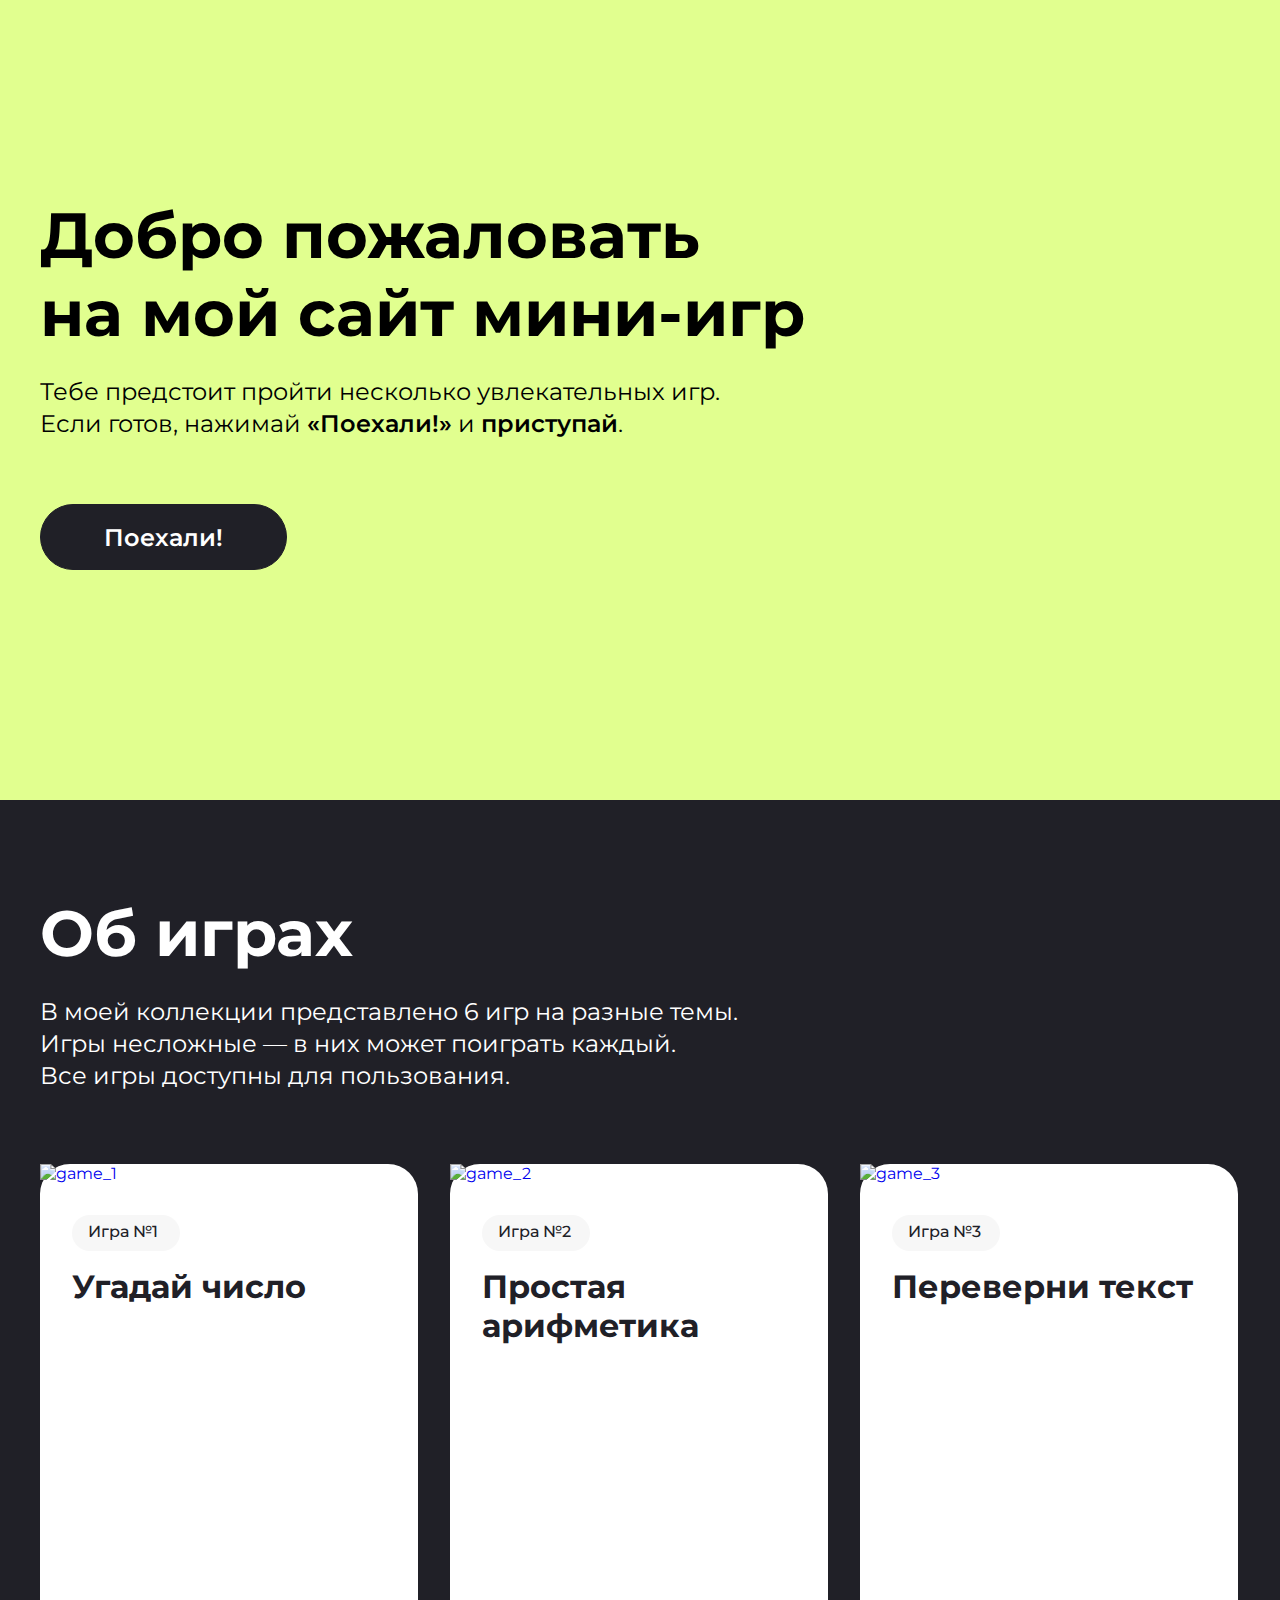
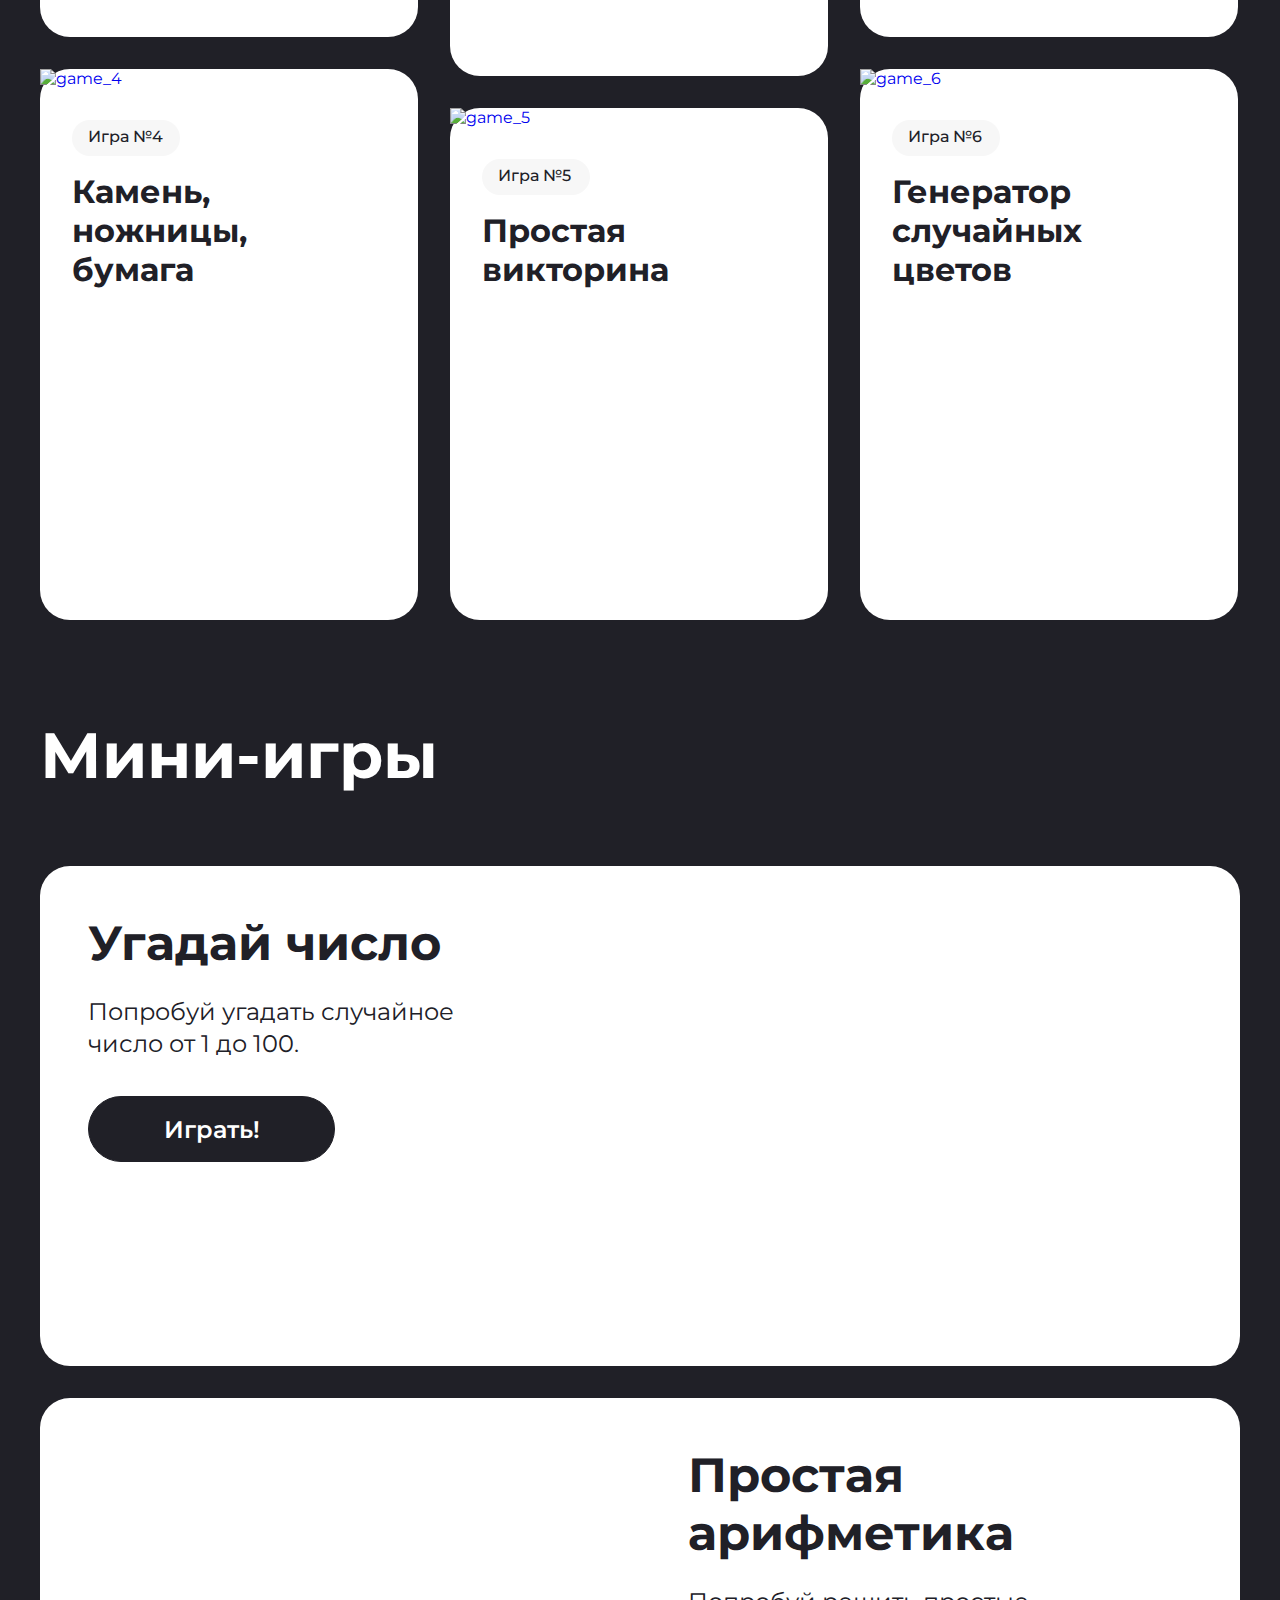
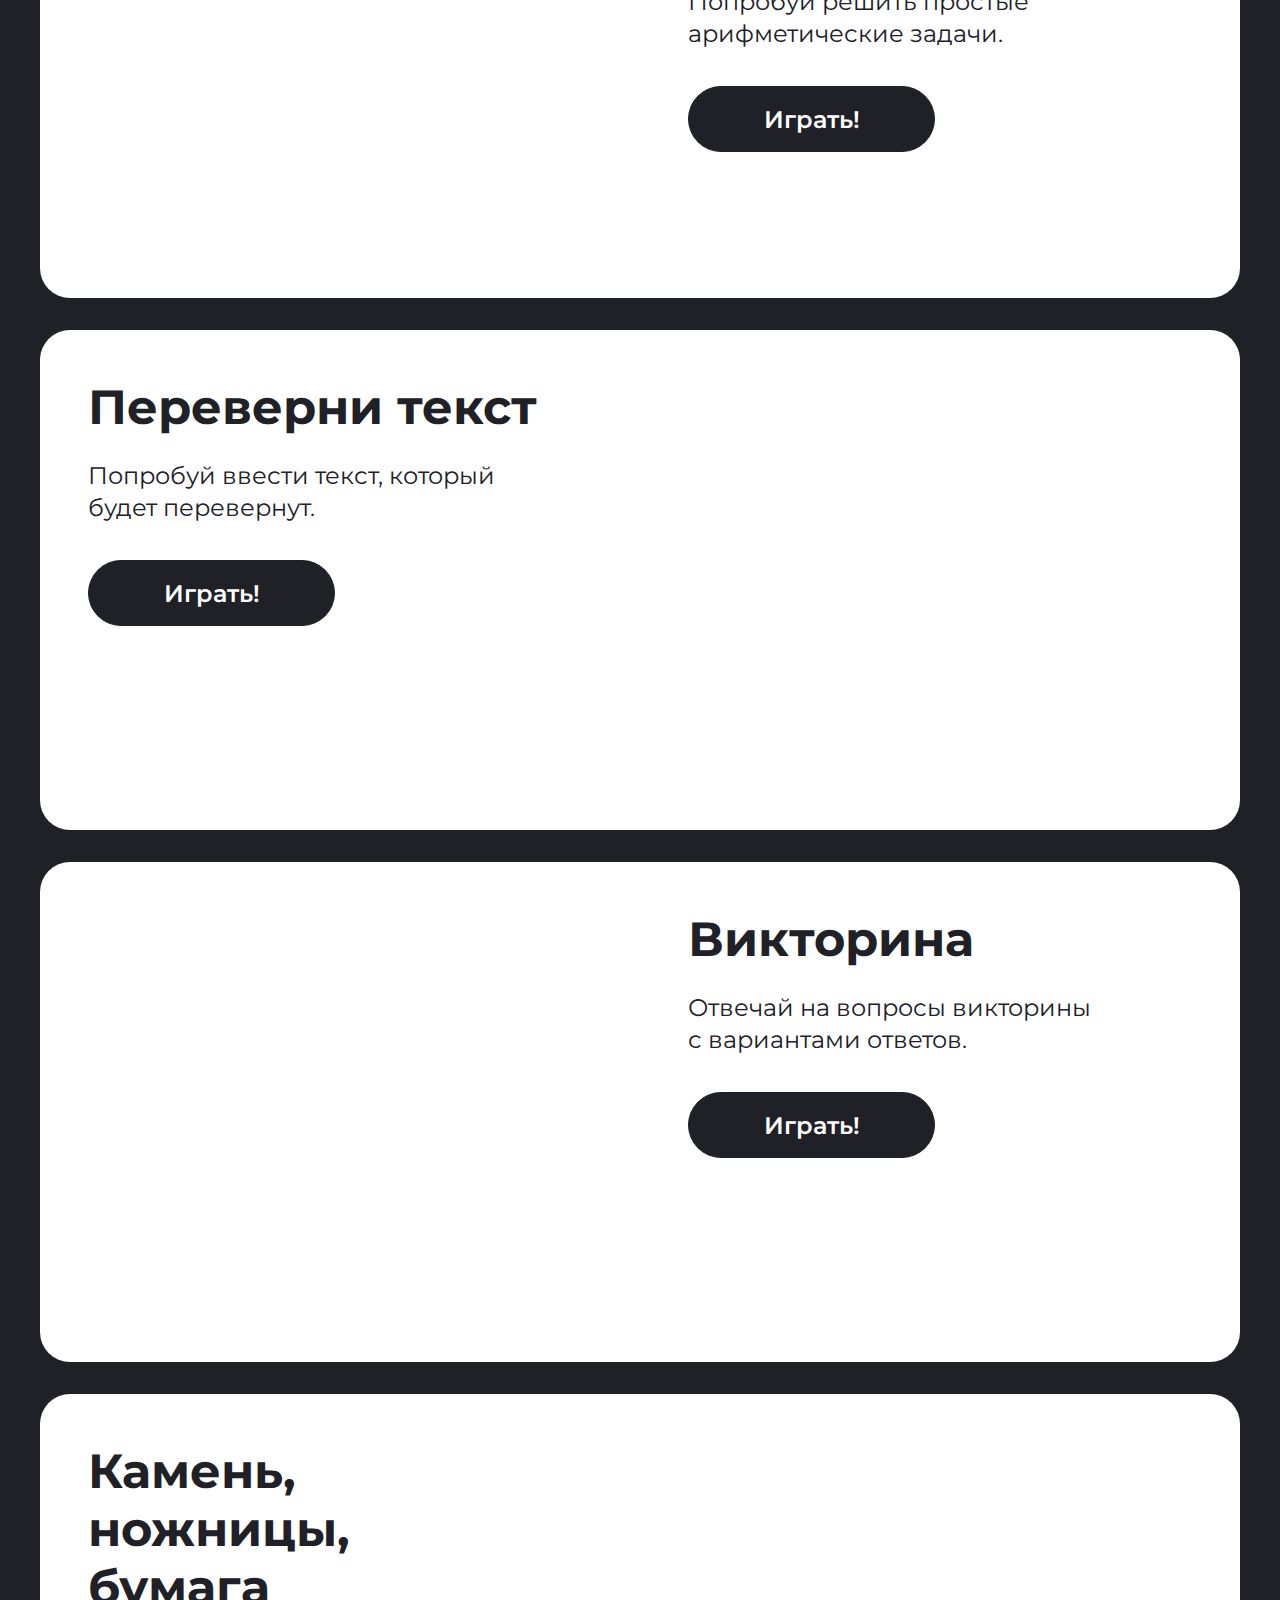
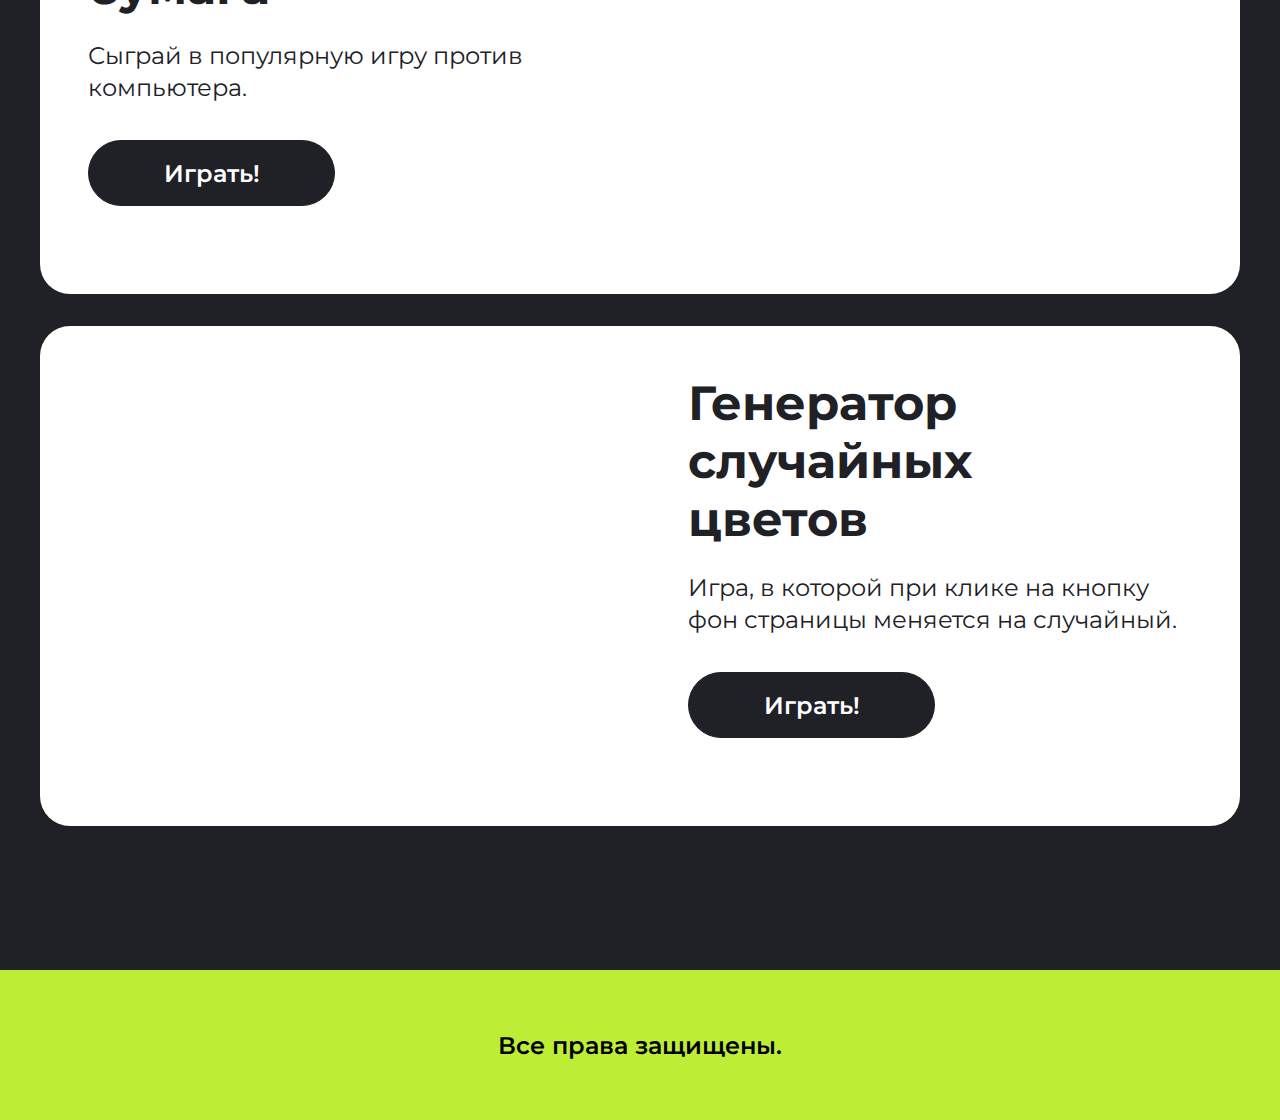
==== index.html @ 3f00fc00 "do 7hw, add 3 and 4 game" ====
<!DOCTYPE html>
<html lang="en">
<head>
    <meta charset="UTF-8">
    <meta name="viewport" content="width=device-width, initial-scale=1.0">
    <title>Mini-Games</title>
    <link rel="preconnect" href="https://fonts.googleapis.com" />
    <link rel="preconnect" href="https://fonts.gstatic.com" crossorigin />
    <link
      href="https://fonts.googleapis.com/css2?family=Montserrat:ital,wght@0,100..900;1,100..900&display=swap"
      rel="stylesheet"
    />
    <link rel="stylesheet" href="assets/css/style.css" />
</head>
<body>
    <section class="top center">
        <div class="top__info">
            <h1 class="top__title">Добро пожаловать на&nbsp;мой сайт мини-игр</h1>
            <p class="top__text">Тебе предстоит пройти несколько увлекательных игр. Если&nbsp;готов, нажимай <span class="top__bold">«Поехали!»</span> и <span class="top__bold">приступай</span>.</p>
            <a class="top__button" href="#a-g">Поехали!</a>
        </div>
        <div class="top__strip">
            <!-- Викторина -->
        </div>
    </section>
    <section class="about-games center">
        <h1 class="about-games__title" id="a-g">Об играх</h1>
        <p class="about-games__text">В моей коллекции представлено 6 игр на разные темы. Игры&nbsp;несложные — в них может поиграть каждый.
            Все&nbsp;игры&nbsp;доступны для пользования.</p>
        <div class="about-games__cards">
            <article class="game"><a href="#mini-game-1">
                <img class="game__img" src="assets/img/game_1.svg" alt="game_1">
                <div class="game__info">
                    <p class="game__order">Игра №1</p>
                    <h3 class="game__title">Угадай число</h3>
                </div>
            </a></article>
            <article class="game game-big"><a href="#mini-game-2">
                <img class="game__img" src="assets/img/game2.svg" alt="game_2">
                <div class="game__info">
                    <p class="game__order">Игра №2</p>
                    <h3 class="game__title">Простая арифметика</h3>
                </div>
            </a></article>
            <article class="game"><a href="#mini-game-3">
                <img class="game__img" src="assets/img/game3.svg" alt="game_3">
                <div class="game__info">
                    <p class="game__order">Игра №3</p>
                    <h3 class="game__title">Переверни текст</h3>
                </div>
            </a></article>
            <article class="game game-large"><a href="#mini-game-4">
                <img class="game__img" src="assets/img/game4.svg" alt="game_4">
                <div class="game__info">
                    <p class="game__order">Игра №4</p>
                    <h3 class="game__title">Камень, ножницы, <br/>бумага</h3>
                </div>
            </a></article>
            <article class="game game-big"><a href="#mini-game-5">
                <img class="game__img" src="assets/img/game5.svg" alt="game_5">
                <div class="game__info">
                    <p class="game__order">Игра №5</p>
                    <h3 class="game__title">Простая викторина</h3>
                </div>
            </a></article>
            <article class="game game-large"><a href="#mini-game-6">
                <img class="game__img" src="assets/img/game6.svg" alt="game_6">
                <div class="game__info">
                    <p class="game__order">Игра №6</p>
                    <h3 class="game__title">Генератор случайных цветов</h3>
                </div>
            </a></article>
        </div>
    </section>
    <section class="mini-games center">
        <h2 class="mini-games__title">Мини-игры</h2>
        <article class="mini-game" id="mini-game-1">
            <div class="mini-game__info">
                <h3 class="mini-game__title">Угадай число</h3>
                <p class="mini-game__text">Попробуй угадать случайное число&nbsp;от&nbsp;1&nbsp;до&nbsp;100.</p>
                <a href="gameOne.html"><button class="mini-game__button">Играть!</button></a>
            </div>
            <div class="mini-game__images">
                <div class="mini-game__image_1 mini-game__image"></div>
            </div>
        </article>
        <article class="mini-game" id="mini-game-2">
            <div class="mini-game__info">
                <h3 class="mini-game__title">Простая арифметика</h3>
                <p class="mini-game__text">Попробуй решить простые арифметические задачи.</p>
                <a href="gameTwo.html"><button class="mini-game__button">Играть!</button></a>
            </div>
            <div class="mini-game__images mini-game__reverse">
                <div class="mini-game__image_2 mini-game__image"></div>
            </div>
        </article>
        <article class="mini-game" id="mini-game-3">
            <div class="mini-game__info">
                <h3 class="mini-game__title">Переверни текст</h3>
                <p class="mini-game__text">Попробуй ввести текст, который будет&nbsp;перевернут.</p>
                <a href="gameThree.html"><button class="mini-game__button">Играть!</button></a>
            </div>
            <div class="mini-game__images">
                <div class="mini-game__image_3 mini-game__image"></div>
            </div>
        </article>
        <article class="mini-game" id="mini-game-4">
            <div class="mini-game__info">
                <h3 class="mini-game__title">Викторина</h3>
                <p class="mini-game__text">Отвечай на вопросы викторины с&nbsp;вариантами ответов.</p>
                <a href="gameFour.html"><button class="mini-game__button">Играть!</button></a>
            </div>
            <div class="mini-game__images mini-game__reverse">
                <div class="mini-game__image_4 mini-game__image"></div>
            </div>
        </article>
        <article class="mini-game" id="mini-game-5">
            <div class="mini-game__info">
                <h3 class="mini-game__title">Камень, <br/>ножницы, <br/>бумага</h3>
                <p class="mini-game__text">Сыграй в популярную игру против компьютера.</p>
                <button class="mini-game__button">Играть!</button>
            </div>
            <div class="mini-game__images">
                <div class="mini-game__image_5 mini-game__image"></div>
            </div>
        </article>
        <article class="mini-game" id="mini-game-6">
            <div class="mini-game__info">
                <h3 class="mini-game__title">Генератор случайных <br/>цветов</h3>
                <p class="mini-game__text">Игра, в которой при клике на кнопку фон страницы меняется на случайный.</p>
                <button class="mini-game__button">Играть!</button>
            </div>
            <div class="mini-game__images mini-game__reverse">
                <div class="mini-game__image_6 mini-game__image"></div>
            </div>
        </article>
    </section>
    <footer class="footer center">
        <p class="footer__text">Все права защищены.</p>
    </footer>
    <script src="script.js"></script>
</body>
</html>
---- assets/css/style.css ----
* {
  margin: 0;
  padding: 0;
}

html {
  scroll-behavior: smooth;
}

body {
  font-family: "Montserrat", sans-serif;
  box-sizing: border-box;
}

a {
  text-decoration: none;
}

.center {
  padding-left: calc(50% - 600px);
  padding-right: calc(50% - 600px);
}

.top {
  background-color: #E1FF8F;
  background-image: url(/assets/img/star1.svg), url(/assets/img/star2.svg), url(/assets/img/star3.svg);
  background-position: 63px 69px, 100% 0, calc(100% - 344px) calc(100% - 149px);
  background-repeat: no-repeat;
  height: 800px;
}
.top__info {
  max-width: 768px;
}
.top__title {
  padding-top: 196px;
  font-size: 64px;
  font-weight: 700;
  line-height: 78px;
  color: #000;
}
.top__text {
  margin-top: 24px;
  margin-bottom: 64px;
  font-size: 24px;
  font-weight: 400;
  line-height: 32px;
  color: #000;
}
.top__bold {
  font-weight: 600;
}
.top__button {
  display: block;
  box-sizing: border-box;
  width: 247px;
  height: 66px;
  font-size: 24px;
  font-weight: 600;
  line-height: 141.69%;
  text-align: center;
  color: #fff;
  background-color: #202027;
  padding: 16px 28px;
  border-radius: 60px;
  border: 1px solid #202027;
}
.top__button:hover {
  color: #000;
  background-color: #fff;
  transition: 200ms;
  transition-timing-function: ease-in-out;
}
.top__gameOne {
  height: 400px;
  background-position: 63px 69px, 100% 0, calc(100% - 544px) calc(100% - 29px);
}
.top__back {
  padding-top: 15px;
}

.about-games {
  background-color: #202027;
  background-image: url(/assets/img/star4.svg), url(/assets/img/star5.svg);
  background-repeat: no-repeat;
  background-position: calc(100% + 77px) 77px, 25px 770px;
  padding-bottom: 50px;
  padding-top: 94px;
}
.about-games__title {
  font-size: 64px;
  font-weight: 700;
  line-height: 78px;
  color: #fff;
}
.about-games__text {
  max-width: 788px;
  margin-top: 24px;
  margin-bottom: 72px;
  font-weight: 400;
  font-size: 24px;
  line-height: 32px;
  color: #fff;
}
.about-games__cards {
  display: flex;
  -moz-column-gap: 32px;
  column-gap: 32px;
  row-gap: 32px;
  flex-wrap: wrap;
}

.game {
  width: 378px;
  height: 473px;
  background-color: #fff;
  border-radius: 30px;
  transition: 0.4s;
}
.game__info {
  padding: 32px 32px 36px 32px;
}
.game__order {
  width: 76px;
  height: 18px;
  padding: 8px 16px 10px 16px;
  font-size: 16px;
  font-weight: 500;
  line-height: 110%;
  background-color: #F7F7F7;
  border-radius: 52.58px;
  color: #202027;
}
.game__title {
  margin-top: 16px;
  font-size: 32px;
  font-weight: 700;
  line-height: 39px;
  color: #202027;
}

.game:hover {
  transform: scale(1.05);
}

.game-big {
  height: 512px;
}

.game-large {
  height: 551px;
  margin-top: -39px;
}

.mini-games {
  background-color: #202027;
  background-image: url(/assets/img/star6.svg), url(/assets/img/star7.svg);
  background-repeat: no-repeat;
  background-position: calc(100% - 45px) 93px, calc(100% - 52px) calc(100% - 45px);
  padding-top: 46px;
  padding-bottom: 144px;
  display: flex;
  flex-wrap: wrap;
  flex-direction: column;
  gap: 32px;
}
.mini-games__title {
  font-weight: 700;
  font-size: 64px;
  color: #fff;
  margin-bottom: 40px;
}

.mini-game {
  background-color: #fff;
  border-radius: 30px;
  width: 100%;
  max-height: 500px;
  display: flex;
}
.mini-game__info {
  display: flex;
  flex-direction: column;
  max-width: 50%;
  padding: 48px 48px 24px 48px;
}
.mini-game__title {
  font-weight: 700;
  font-size: 48px;
  color: #202027;
}
.mini-game__text {
  font-weight: 400;
  font-size: 24px;
  line-height: 133%;
  color: #202027;
  margin-bottom: 36px;
  margin-top: 24px;
}
.mini-game__button {
  border-radius: 60px;
  padding: 16px 28px;
  width: 247px;
  height: 66px;
  box-sizing: border-box;
  line-height: 142%;
  font-family: inherit;
  text-align: center;
  color: #fff;
  background-color: #202027;
  font-weight: 600;
  font-size: 24px;
  cursor: pointer;
  border: 1px solid #202027;
}
.mini-game__button:hover {
  color: #000;
  background-color: #fff;
  transition: 200ms;
  transition-timing-function: ease-in-out;
}
.mini-game__image_1 {
  width: 600px;
  height: 500px;
  background-image: url(/assets/img/mini-game1.png);
}
.mini-game__image_2 {
  width: 600px;
  height: 500px;
  background-image: url(/assets/img/mini-game2.png);
}
.mini-game__image_3 {
  width: 600px;
  height: 500px;
  background-image: url(/assets/img/mini-game3.png);
}
.mini-game__image_4 {
  width: 600px;
  height: 500px;
  background-image: url(/assets/img/mini-game4.png);
}
.mini-game__image_5 {
  width: 600px;
  height: 500px;
  background-image: url(/assets/img/mini-game5.png);
}
.mini-game__image_6 {
  width: 600px;
  height: 500px;
  background-image: url(/assets/img/mini-game6.png);
}
.mini-game__reverse {
  order: -1;
}

.gameOne {
  padding: 100px;
  display: flex;
  justify-content: center;
}
.gameOne__button {
  box-sizing: border-box;
  width: 247px;
  height: 66px;
  font-size: 18px;
  font-weight: 600;
  line-height: 141.69%;
  text-align: center;
  color: #fff;
  background-color: #202027;
  padding: 16px 16px;
  border-radius: 60px;
  border: 1px solid #202027;
}
.gameOne__button:hover {
  color: #000;
  background-color: #fff;
  transition: 200ms;
  transition-timing-function: ease-in-out;
}

.footer {
  display: flex;
  align-items: center;
  justify-content: center;
  height: 150px;
  background-color: #BDED35;
}
.footer__text {
  font-size: 24px;
  font-weight: 600;
  line-height: 29px;
  color: #000;
}

@media (min-width: 833px) and (max-width: 1197px) {
  .center {
    padding-left: calc(50% - 500px);
    padding-right: calc(50% - 500px);
  }
  .about-games__cards {
    -moz-column-gap: 30px;
         column-gap: 30px;
    justify-content: space-around;
  }
  .game {
    height: 551px;
  }
  .game-large {
    margin-top: 0px;
  }
  .mini-game__images {
    width: 100%;
  }
  .mini-game__image {
    background-repeat: no-repeat;
    background-position: center;
    background-size: cover;
    width: 100%;
    -o-object-fit: cover;
       object-fit: cover;
    -o-object-position: bottom;
       object-position: bottom;
    border-radius: 30px;
  }
}
@media (min-width: 768px) and (max-width: 833px) {
  .center {
    padding-left: 24px;
    padding-right: 24px;
  }
  .about-games__cards {
    -moz-column-gap: 28px;
         column-gap: 28px;
  }
  .game {
    height: 551px;
    width: 345px;
  }
  .game-large {
    margin-top: 0px;
  }
  .game__img {
    background-repeat: no-repeat;
    background-position: center;
    background-size: cover;
    width: 100%;
    -o-object-fit: cover;
       object-fit: cover;
    -o-object-position: bottom;
       object-position: bottom;
  }
  .mini-game__images {
    width: 100%;
  }
  .mini-game__image {
    background-repeat: no-repeat;
    background-position: center;
    background-size: cover;
    width: 100%;
    -o-object-fit: cover;
       object-fit: cover;
    -o-object-position: bottom;
       object-position: bottom;
    border-radius: 30px;
  }
}
@media (min-width: 833px) and (max-width: 1024px) {
  .center {
    padding-left: calc(50% - 393px);
    padding-right: calc(50% - 393px);
  }
}
@media (max-width: 767px) {
  .center {
    padding-left: 16px;
    padding-right: 16px;
  }
  .top {
    background-image: url(/assets/img/star-mobile1.svg), url(/assets/img/star-mobile2.svg), url(/assets/img/star-mobile3.svg);
    background-position: 37px 64px, 100% 0, calc(100% - 34px) calc(100% - 79px);
  }
  .top__info {
    display: flex;
    align-items: center;
    flex-direction: column;
  }
  .top__title {
    font-weight: 700;
    font-size: 40px;
    line-height: 49px;
    text-align: center;
    color: #202027;
  }
  .top__text {
    font-size: 16px;
    font-weight: 400;
    line-height: 20px;
    text-align: center;
  }
  .top__button {
    width: 285px;
    height: 55px;
    font-size: 16px;
    font-weight: 600;
    line-height: 141.69%;
  }
  .about-games {
    display: none;
  }
  .game {
    height: 512px;
  }
  .mini-games {
    padding-top: 48px;
    background-image: none;
    gap: 24px;
    padding-bottom: 48px;
  }
  .mini-games__title {
    font-size: 40px;
    font-weight: 700;
    line-height: 49px;
    margin-bottom: 24px;
  }
  .mini-game {
    max-width: 100%;
    max-height: 626px;
    flex-direction: column;
  }
  .mini-game__info {
    padding: 29px 29px 32px 29px;
    max-width: 100%;
  }
  .mini-game__title {
    font-size: 32px;
    font-weight: 700;
    line-height: 39px;
  }
  .mini-game__text {
    font-size: 16px;
    font-weight: 400;
    line-height: 20px;
    margin-top: 16px;
    margin-bottom: 32px;
  }
  .mini-game__button {
    width: 285px;
    height: 55px;
    font-size: 16px;
    font-weight: 600;
    line-height: 141.69%;
  }
  .mini-game__images {
    order: -1;
    height: 285px;
  }
  .mini-game__image {
    background-repeat: no-repeat;
    background-position: center;
    background-size: cover;
    width: 100%;
    max-width: 100%;
    max-height: 100%;
    border-radius: 30px;
    -o-object-fit: cover;
       object-fit: cover;
    -o-object-position: bottom;
       object-position: bottom;
  }
  .footer__text {
    font-size: 16px;
    font-weight: 600;
    line-height: 20px;
  }
}/*# sourceMappingURL=style.css.map */
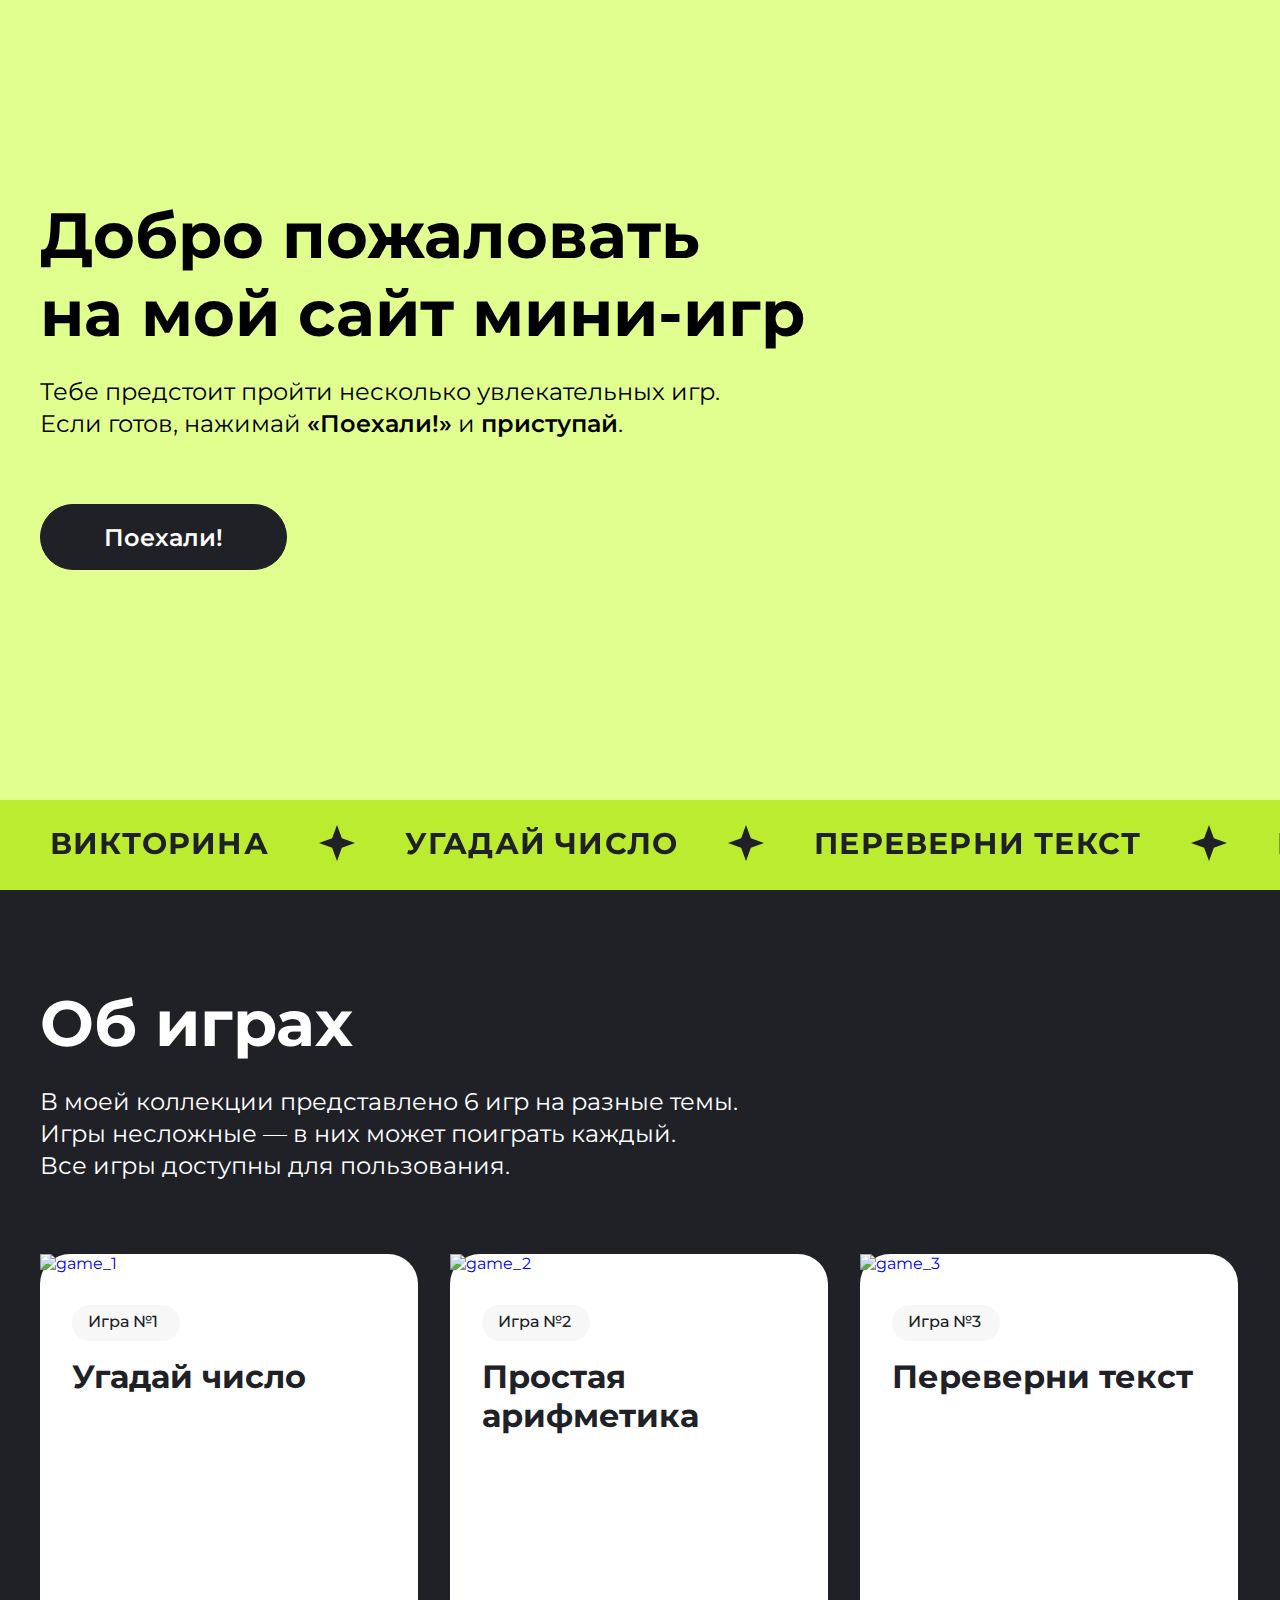
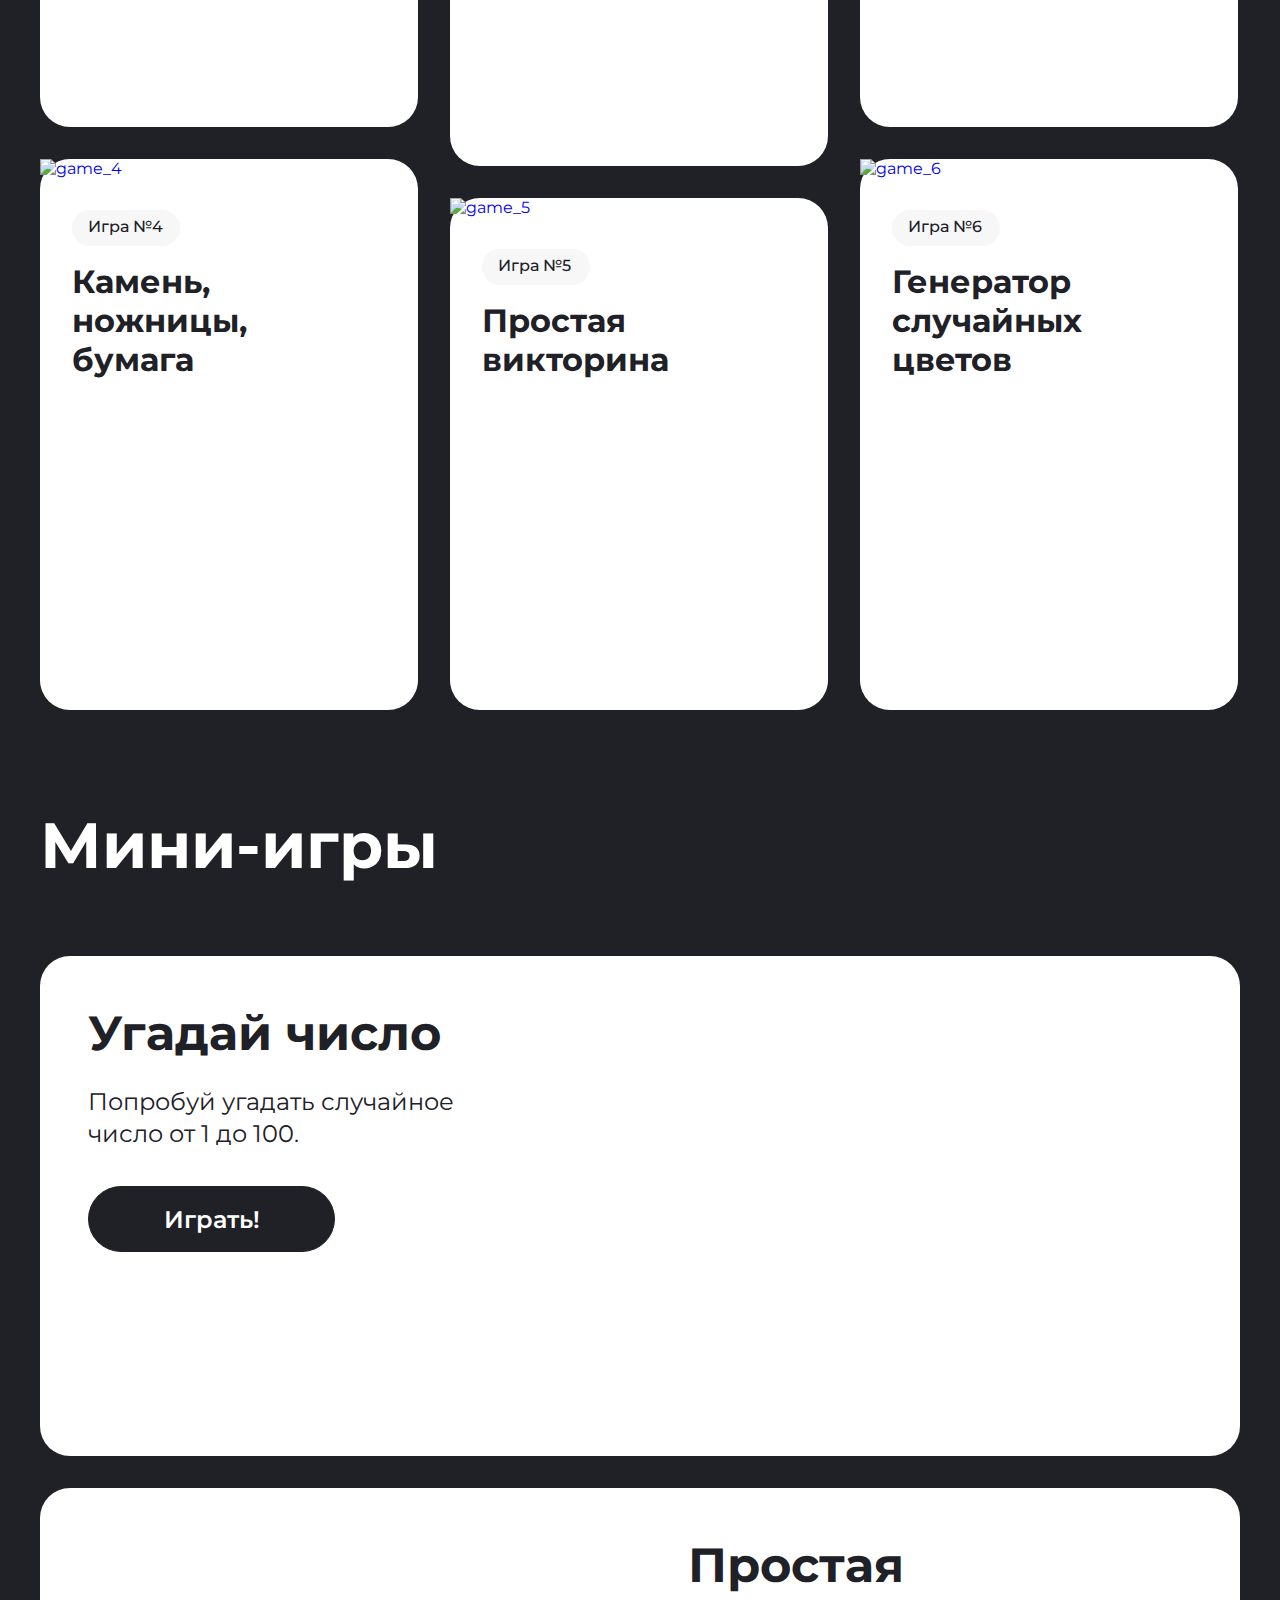
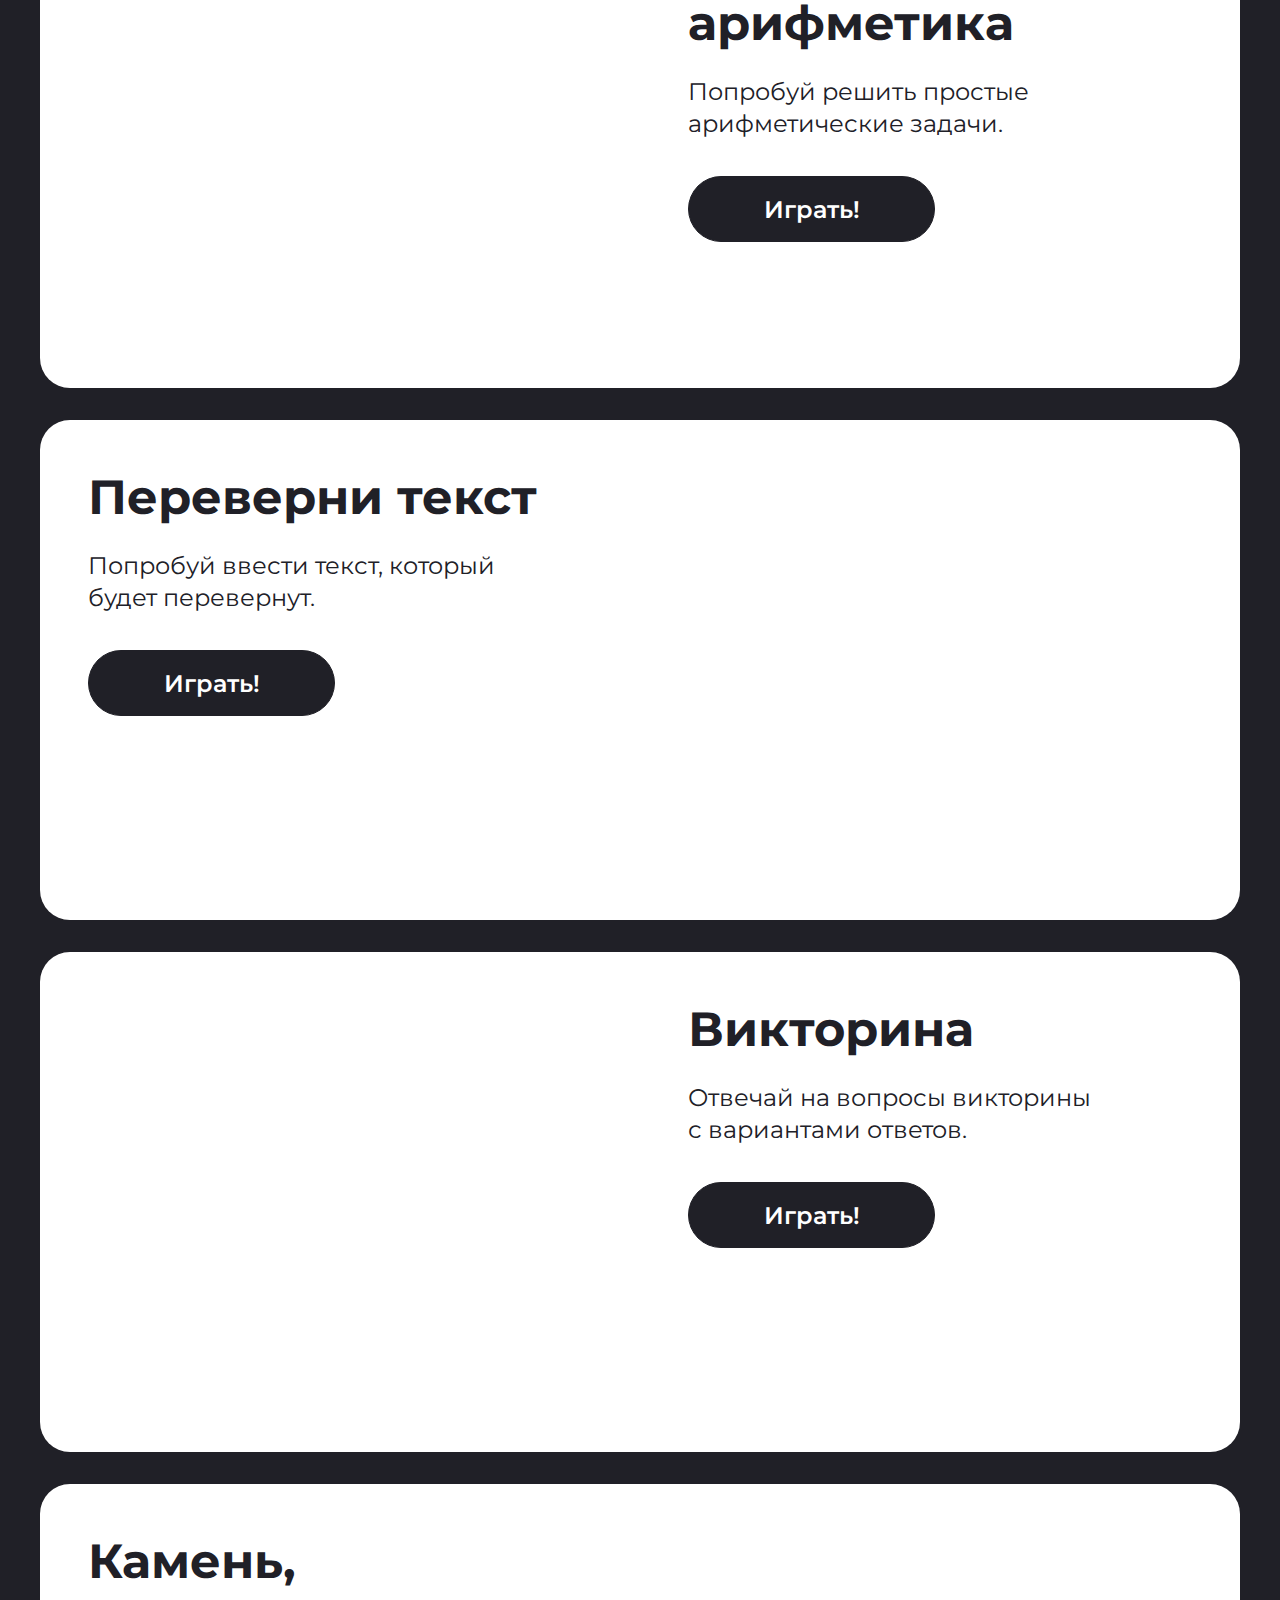
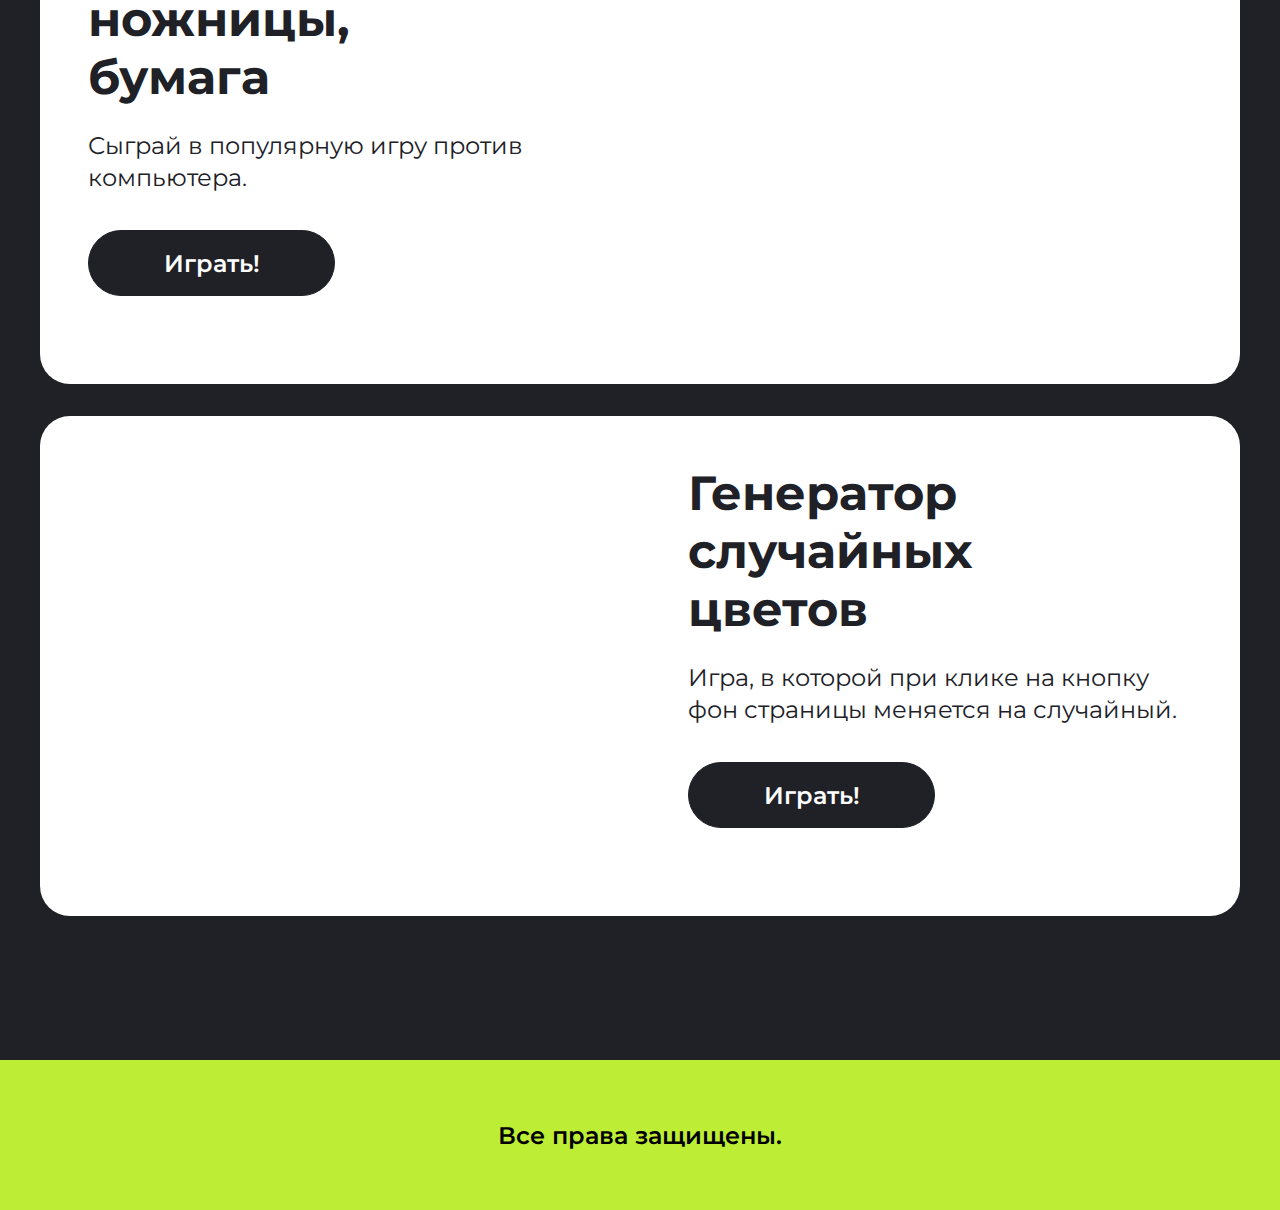
==== commit 6b611ba6: "do term paper" ====
--- a/index.html
+++ b/index.html
@@ -17,12 +17,61 @@
         <div class="top__info">
             <h1 class="top__title">Добро пожаловать на&nbsp;мой сайт мини-игр</h1>
             <p class="top__text">Тебе предстоит пройти несколько увлекательных игр. Если&nbsp;готов, нажимай <span class="top__bold">«Поехали!»</span> и <span class="top__bold">приступай</span>.</p>
-            <a class="top__button" href="#a-g">Поехали!</a>
-        </div>
-        <div class="top__strip">
-            <!-- Викторина -->
+            <a class="top__button" href="#m-g">Поехали!</a>
         </div>
     </section>
+    <div class="top__strip">
+       <div class="top__stripAnimation">
+        <p class="top__animationText">ВИКТОРИНА</p>
+        <div class="top__star"><svg width="36" height="36" viewBox="0 0 36 36" fill="none" xmlns="http://www.w3.org/2000/svg">
+            <path d="M18 0L22.8616 13.1384L36 18L22.8616 22.8616L18 36L13.1384 22.8616L0 18L13.1384 13.1384L18 0Z" fill="#202027"/>
+        </svg></div>
+        <p class="top__animationText">УГАДАЙ ЧИСЛО</p>
+        <div class="top__star"><svg width="36" height="36" viewBox="0 0 36 36" fill="none" xmlns="http://www.w3.org/2000/svg">
+            <path d="M18 0L22.8616 13.1384L36 18L22.8616 22.8616L18 36L13.1384 22.8616L0 18L13.1384 13.1384L18 0Z" fill="#202027"/>
+        </svg></div>
+        <p class="top__animationText">ПЕРЕВЕРНИ ТЕКСТ</p>
+        <div class="top__star"><svg width="36" height="36" viewBox="0 0 36 36" fill="none" xmlns="http://www.w3.org/2000/svg">
+            <path d="M18 0L22.8616 13.1384L36 18L22.8616 22.8616L18 36L13.1384 22.8616L0 18L13.1384 13.1384L18 0Z" fill="#202027"/>
+        </svg></div>
+        <p class="top__animationText">ПРОСТАЯ АРИФМЕТИКА</p>
+        <div class="top__star"><svg width="36" height="36" viewBox="0 0 36 36" fill="none" xmlns="http://www.w3.org/2000/svg">
+            <path d="M18 0L22.8616 13.1384L36 18L22.8616 22.8616L18 36L13.1384 22.8616L0 18L13.1384 13.1384L18 0Z" fill="#202027"/>
+        </svg></div>
+        <p class="top__animationText">КАМЕНЬ, НОЖНИЦЫ, БУМАГА</p>
+        <div class="top__star"><svg width="36" height="36" viewBox="0 0 36 36" fill="none" xmlns="http://www.w3.org/2000/svg">
+            <path d="M18 0L22.8616 13.1384L36 18L22.8616 22.8616L18 36L13.1384 22.8616L0 18L13.1384 13.1384L18 0Z" fill="#202027"/>
+        </svg></div>
+        <p class="top__animationText">ГЕНЕРАТОР СЛУЧАЙНЫХ ЦВЕТОВ</p>
+        <div class="top__star"><svg width="36" height="36" viewBox="0 0 36 36" fill="none" xmlns="http://www.w3.org/2000/svg">
+            <path d="M18 0L22.8616 13.1384L36 18L22.8616 22.8616L18 36L13.1384 22.8616L0 18L13.1384 13.1384L18 0Z" fill="#202027"/>
+        </svg></div>
+        <p class="top__animationText">ВИКТОРИНА</p>
+        <div class="top__star"><svg width="36" height="36" viewBox="0 0 36 36" fill="none" xmlns="http://www.w3.org/2000/svg">
+            <path d="M18 0L22.8616 13.1384L36 18L22.8616 22.8616L18 36L13.1384 22.8616L0 18L13.1384 13.1384L18 0Z" fill="#202027"/>
+        </svg></div>
+        <p class="top__animationText">УГАДАЙ ЧИСЛО</p>
+        <div class="top__star"><svg width="36" height="36" viewBox="0 0 36 36" fill="none" xmlns="http://www.w3.org/2000/svg">
+            <path d="M18 0L22.8616 13.1384L36 18L22.8616 22.8616L18 36L13.1384 22.8616L0 18L13.1384 13.1384L18 0Z" fill="#202027"/>
+        </svg></div>
+        <p class="top__animationText">ПЕРЕВЕРНИ ТЕКСТ</p>
+        <div class="top__star"><svg width="36" height="36" viewBox="0 0 36 36" fill="none" xmlns="http://www.w3.org/2000/svg">
+            <path d="M18 0L22.8616 13.1384L36 18L22.8616 22.8616L18 36L13.1384 22.8616L0 18L13.1384 13.1384L18 0Z" fill="#202027"/>
+        </svg></div>
+        <p class="top__animationText">ПРОСТАЯ АРИФМЕТИКА</p>
+        <div class="top__star"><svg width="36" height="36" viewBox="0 0 36 36" fill="none" xmlns="http://www.w3.org/2000/svg">
+            <path d="M18 0L22.8616 13.1384L36 18L22.8616 22.8616L18 36L13.1384 22.8616L0 18L13.1384 13.1384L18 0Z" fill="#202027"/>
+        </svg></div>
+        <p class="top__animationText">КАМЕНЬ, НОЖНИЦЫ, БУМАГА</p>
+        <div class="top__star"><svg width="36" height="36" viewBox="0 0 36 36" fill="none" xmlns="http://www.w3.org/2000/svg">
+            <path d="M18 0L22.8616 13.1384L36 18L22.8616 22.8616L18 36L13.1384 22.8616L0 18L13.1384 13.1384L18 0Z" fill="#202027"/>
+        </svg></div>
+        <p class="top__animationText">ГЕНЕРАТОР СЛУЧАЙНЫХ ЦВЕТОВ</p>
+        <div class="top__star"><svg width="36" height="36" viewBox="0 0 36 36" fill="none" xmlns="http://www.w3.org/2000/svg">
+            <path d="M18 0L22.8616 13.1384L36 18L22.8616 22.8616L18 36L13.1384 22.8616L0 18L13.1384 13.1384L18 0Z" fill="#202027"/>
+        </svg></div>
+       </div>                      
+    </div>
     <section class="about-games center">
         <h1 class="about-games__title" id="a-g">Об играх</h1>
         <p class="about-games__text">В моей коллекции представлено 6 игр на разные темы. Игры&nbsp;несложные — в них может поиграть каждый.
@@ -72,13 +121,13 @@
             </a></article>
         </div>
     </section>
-    <section class="mini-games center">
+    <section id="m-g" class="mini-games center">
         <h2 class="mini-games__title">Мини-игры</h2>
         <article class="mini-game" id="mini-game-1">
             <div class="mini-game__info">
                 <h3 class="mini-game__title">Угадай число</h3>
                 <p class="mini-game__text">Попробуй угадать случайное число&nbsp;от&nbsp;1&nbsp;до&nbsp;100.</p>
-                <a href="gameOne.html"><button class="mini-game__button">Играть!</button></a>
+                <button onclick="gameOne()" class="mini-game__button">Играть!</button>
             </div>
             <div class="mini-game__images">
                 <div class="mini-game__image_1 mini-game__image"></div>
@@ -88,7 +137,7 @@
             <div class="mini-game__info">
                 <h3 class="mini-game__title">Простая арифметика</h3>
                 <p class="mini-game__text">Попробуй решить простые арифметические задачи.</p>
-                <a href="gameTwo.html"><button class="mini-game__button">Играть!</button></a>
+                <button onclick="gameTwo()" class="mini-game__button">Играть!</button>
             </div>
             <div class="mini-game__images mini-game__reverse">
                 <div class="mini-game__image_2 mini-game__image"></div>
@@ -98,7 +147,7 @@
             <div class="mini-game__info">
                 <h3 class="mini-game__title">Переверни текст</h3>
                 <p class="mini-game__text">Попробуй ввести текст, который будет&nbsp;перевернут.</p>
-                <a href="gameThree.html"><button class="mini-game__button">Играть!</button></a>
+                <button onclick="gameThree()" class="mini-game__button">Играть!</button>
             </div>
             <div class="mini-game__images">
                 <div class="mini-game__image_3 mini-game__image"></div>
@@ -108,7 +157,7 @@
             <div class="mini-game__info">
                 <h3 class="mini-game__title">Викторина</h3>
                 <p class="mini-game__text">Отвечай на вопросы викторины с&nbsp;вариантами ответов.</p>
-                <a href="gameFour.html"><button class="mini-game__button">Играть!</button></a>
+                <button onclick="gameFour()" class="mini-game__button">Играть!</button>
             </div>
             <div class="mini-game__images mini-game__reverse">
                 <div class="mini-game__image_4 mini-game__image"></div>
@@ -118,7 +167,7 @@
             <div class="mini-game__info">
                 <h3 class="mini-game__title">Камень, <br/>ножницы, <br/>бумага</h3>
                 <p class="mini-game__text">Сыграй в популярную игру против компьютера.</p>
-                <button class="mini-game__button">Играть!</button>
+                <button onclick="gameFive()" class="mini-game__button">Играть!</button>
             </div>
             <div class="mini-game__images">
                 <div class="mini-game__image_5 mini-game__image"></div>
@@ -128,7 +177,7 @@
             <div class="mini-game__info">
                 <h3 class="mini-game__title">Генератор случайных <br/>цветов</h3>
                 <p class="mini-game__text">Игра, в которой при клике на кнопку фон страницы меняется на случайный.</p>
-                <button class="mini-game__button">Играть!</button>
+                <button onclick="gameSix()" class="mini-game__button">Играть!</button>
             </div>
             <div class="mini-game__images mini-game__reverse">
                 <div class="mini-game__image_6 mini-game__image"></div>
--- a/assets/css/style.css
+++ b/assets/css/style.css
@@ -70,12 +70,48 @@
   transition: 200ms;
   transition-timing-function: ease-in-out;
 }
-.top__gameOne {
-  height: 400px;
-  background-position: 63px 69px, 100% 0, calc(100% - 544px) calc(100% - 29px);
-}
-.top__back {
-  padding-top: 15px;
+.top__animationText {
+  text-align: center;
+  font-weight: 700;
+  font-size: 30px;
+  line-height: 110%;
+  letter-spacing: 0.04em;
+  text-transform: uppercase;
+  color: #202027;
+  padding-top: 27px;
+  padding-bottom: 30px;
+  padding-left: 50px;
+  padding-right: 50px;
+}
+.top__strip {
+  background-color: #BCEC30;
+  overflow: hidden;
+  box-sizing: border-box;
+  width: 100%;
+  white-space: nowrap;
+}
+.top__stripAnimation {
+  display: flex;
+  align-items: center;
+  backface-visibility: hidden;
+  animation: moveStrip 30s infinite linear;
+}
+
+@keyframes moveStrip {
+  0% {
+    transform: translate(0%, 0);
+  }
+  99% {
+    opacity: 1;
+    transform: translate(-100%, 0);
+  }
+  100% {
+    opacity: 0;
+    transform: translate(-100%, 0);
+  }
+}
+.gameOne__button {
+  cursor: pointer;
 }
 
 .about-games {
@@ -404,6 +440,9 @@
     font-weight: 600;
     line-height: 141.69%;
   }
+  .top__stripAnimation {
+    animation: moveStrip 10s infinite linear;
+  }
   .about-games {
     display: none;
   }
